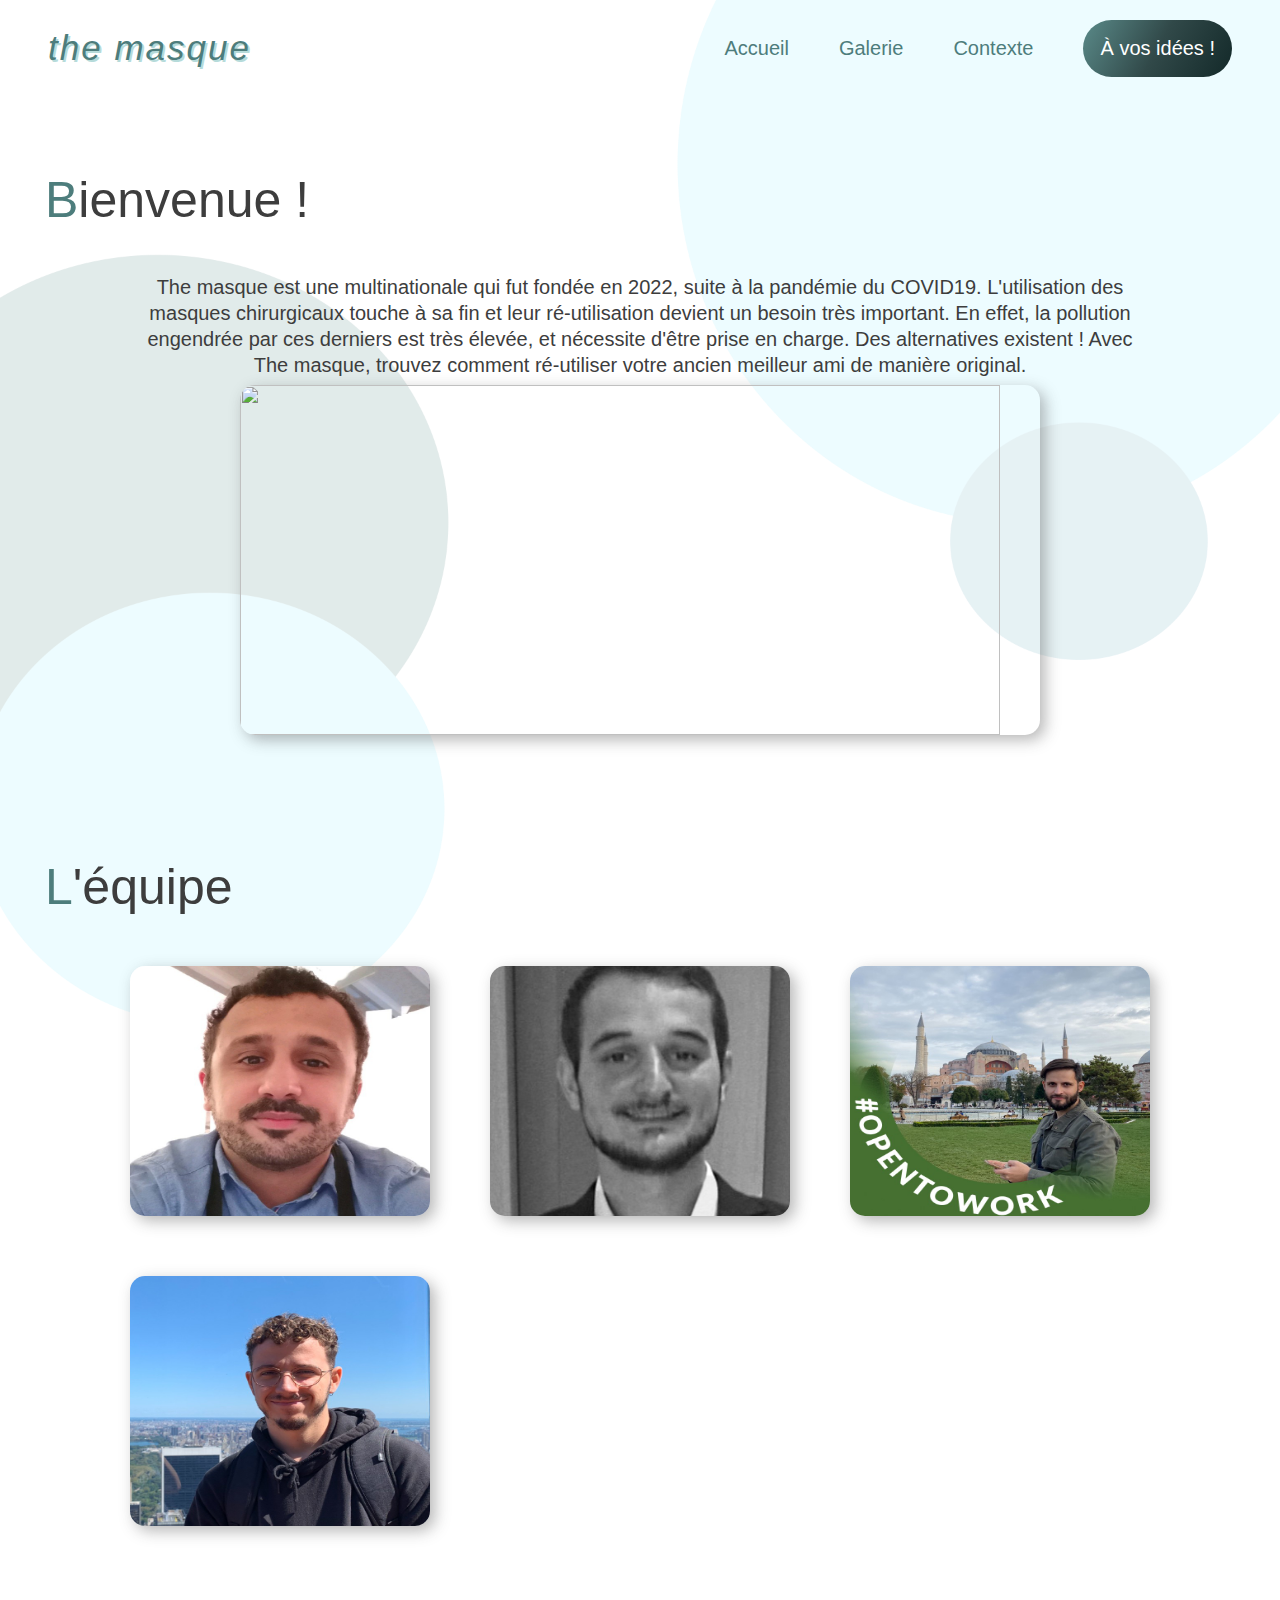
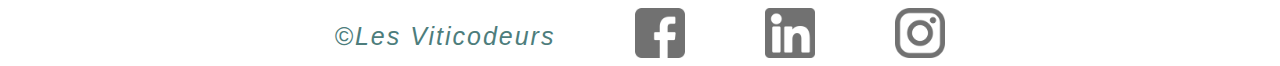
==== index.html @ 4b822a0d "Merge branch 'main' into form" ====
<!DOCTYPE html>
<html lang="fr">

<head>
    <meta charset="UTF-8">
    <meta http-equiv="X-UA-Compatible" content="IE=edge">
    <meta name="viewport" content="width=device-width, initial-scale=1.0">
    <title>The Masque</title>
    <link rel="stylesheet" media="screen" type="text/css" href="CSS/index.css">
</head>

<body>
    <section class="top-nav">
        <div class="titleNav">
            the <b>m</b>asque
        </div>
        <input id="menu-toggle" type="checkbox" />
        <label class='menu-button-container' for="menu-toggle">
            <div class='menu-button'></div>
        </label>
        <ul class="menu">
            <a href="index.html" class="link-list">
                <li>Accueil</li>
            </a>
            <a href="gallery.html" class="link-list">
                <li>Galerie</li>
            </a>
            <a href="rse.html" class="link-list">
                <li>Contexte</li>
            </a>
            <a href="form.html" class="link-list">
                <li><span class="idee">À vos idées !</span></li>
            </a>
        </ul>
    </section>
    <section class="bodywithoutnav">
    <h2><span style=color:#4D7D7C><b>B</b></span>ienvenue !</h2>
        <p>
            The masque est une multinationale qui fut fondée en 2022, suite à la pandémie du COVID19. L'utilisation des
            masques chirurgicaux touche à sa fin et leur ré-utilisation devient un besoin très important. En effet, la
            pollution engendrée par ces derniers est très élevée, et nécessite d'être prise en charge. Des alternatives
            existent ! Avec The masque, trouvez comment ré-utiliser votre ancien meilleur ami de manière original.
        </p>
        <div class="slider">
            <img name="slide">
        </div>

        <h3><span style=color:#4D7D7C><b>L</b></span>'équipe</h3>
        <div class="grille">
            <article id="3685" class="team-listing">

                <a class="team-title" href="#">
                    Marc </a>
                <div class="grid-item">
                    <img width="300" height="250" src="assets/marc.jpeg" alt="Marc">
                </div>
            </article>
            <article id="3685" class="team-listing">

                <a class="team-title" href="#">
                    Joffrey </a>
                <div class="grid-item">
                    <img width="300" height="250" src="assets/joffrey.jpeg" alt="Joffrey">
                </div>
            </article>
            <article id="3685" class="team-listing">

                <a class="team-title" href="#">
                    Aykut </a>

                <div class="grid-item">
                    <img width="300" height="250" src="assets/aykut.jpeg" alt="Aykut">
                </div>
            </article>
            <article id="3685" class="team-listing">

                <a class="team-title" href="#">
                    Théo </a>
                <div class="grid-item">
                    <img width="300" height="250" src="assets/theo.jpeg" alt="Théo">
                </div>
            </article>
        </div>
    </section>
    <section class="footer">
        <div class="auteur">
            ©Les Viticodeurs
        </div>
        <article id="facebook" class="logo-list">
                <a href="https://www.facebook.com" class="logo-img">
                    <img width="50" height="50" src="assets/facebook.png" alt="facebook" href="facebook.com">
                </a>
            </article>
            <article id="linkedin" class="logo-list">
                <a href="https://www.linkedin.com" class="logo-img">
                    <img width="50" height="50" src="assets/linkedin.png" alt="linkedin" href="twitter.com">
                </a>
            </article>
            <article id="insta" class="logo-list">
                <a href="https://www.instagram.com" class="logo-img">
                    <img width="50" height="50" src="assets/instagram.png" alt="instagram" href="instagram.com">
                </a>
            </article>
        </div>
        </section>
</body>

<script src="JS/cssslidy.js"></script>

</html>
---- CSS/index.css ----
@import 'navbar.css';
@import 'footer.css';

body {
  margin: auto;
  height: 100%;
  justify-content: center;
}

body::before {
  content: "";
  position: absolute;
  left: 0;
  width: 100%;
  z-index: -1;
  height: 122%;
  opacity: .15;
  background: url(/assets/BG.png);
  background-size: cover;
}

.bodywithoutnav {
  max-width: 1500px;
  justify-content: center;
  margin: auto;
  padding-top: 30px;
}

* {
  font-family: 'roboto', sans-serif;
  box-sizing: border-box;
}

h2 {
  vertical-align: center;
  text-align: left;
  margin: 45px;
  font-size: 50px;
  color: #3D3D3D;
  font-weight: lighter;
}

h3 {
  vertical-align: center;
  text-align: left;
  margin-top: 480px;
  margin-left: 45px;
  font-size: 50px;
  color: #3D3D3D;
  font-weight: lighter;
}

p {
  font-size: 20px;
  width: 80%;
  line-height: 26px;
  text-align: center;
  margin: auto;
  color: #3D3D3D;
}

.slider img {
  width: 95%;
  max-width: 800px;
  height: 350px;
  margin: 110px auto;
  position: absolute;
  top: 50%;
  left: 50%;
  transform: translate(-50%, -50%);
  border-radius: 15px;
  box-shadow: 5px 5px 15px #3d3d3d5f;
}

.grille {
  width: 100%;
  height: auto;
  margin: auto;
  display: grid;
  grid-template-columns: repeat(auto-fill, 300px);
  justify-content: center;
  grid-gap: 60px;
  padding-bottom: 80px;
  border-radius: 15px;
}

.grid-item {
  line-height: 0;
  overflow: hidden;
  border-radius: 15px;
  box-shadow: 5px 5px 15px #3d3d3d5f;
}

.grid-item img {
  border-radius: 15px;
  box-shadow: 5px 5px 15px #3d3d3d5f;
  filter: blur(0px);
  transition: filter 0.3s ease-in;
  transform: scale(1.1);
}

.team-listing {
  position: relative;
}


.team-title {
  font-size: 1.5em;
  font-weight: bold;
  text-decoration: none;
  z-index: 1;
  position: absolute;
  height: 100%;
  width: 100%;
  top: 0;
  left: 0;
  opacity: 0;
  transition: opacity .5s;
  border-radius: 15px;
  border-bottom: solid 6px #8AC1C0;
  border-right: solid 6px #8AC1C0;
  color: white;
  display: flex;
  align-items: center;
  justify-content: center;
}

.team-listing:hover .team-title {
  opacity: 1;
  border-radius: 15px;
}

.team-listing:hover .grid-item img {
  filter: blur(2px);
  border-radius: 15px;
}

@media (hover: none) { 
  .team-title {
    opacity: 1;
    border-radius: 15px;
  }
  .grid-item img {
    filter: blur(2px);
    border-radius: 15px;
  }
}
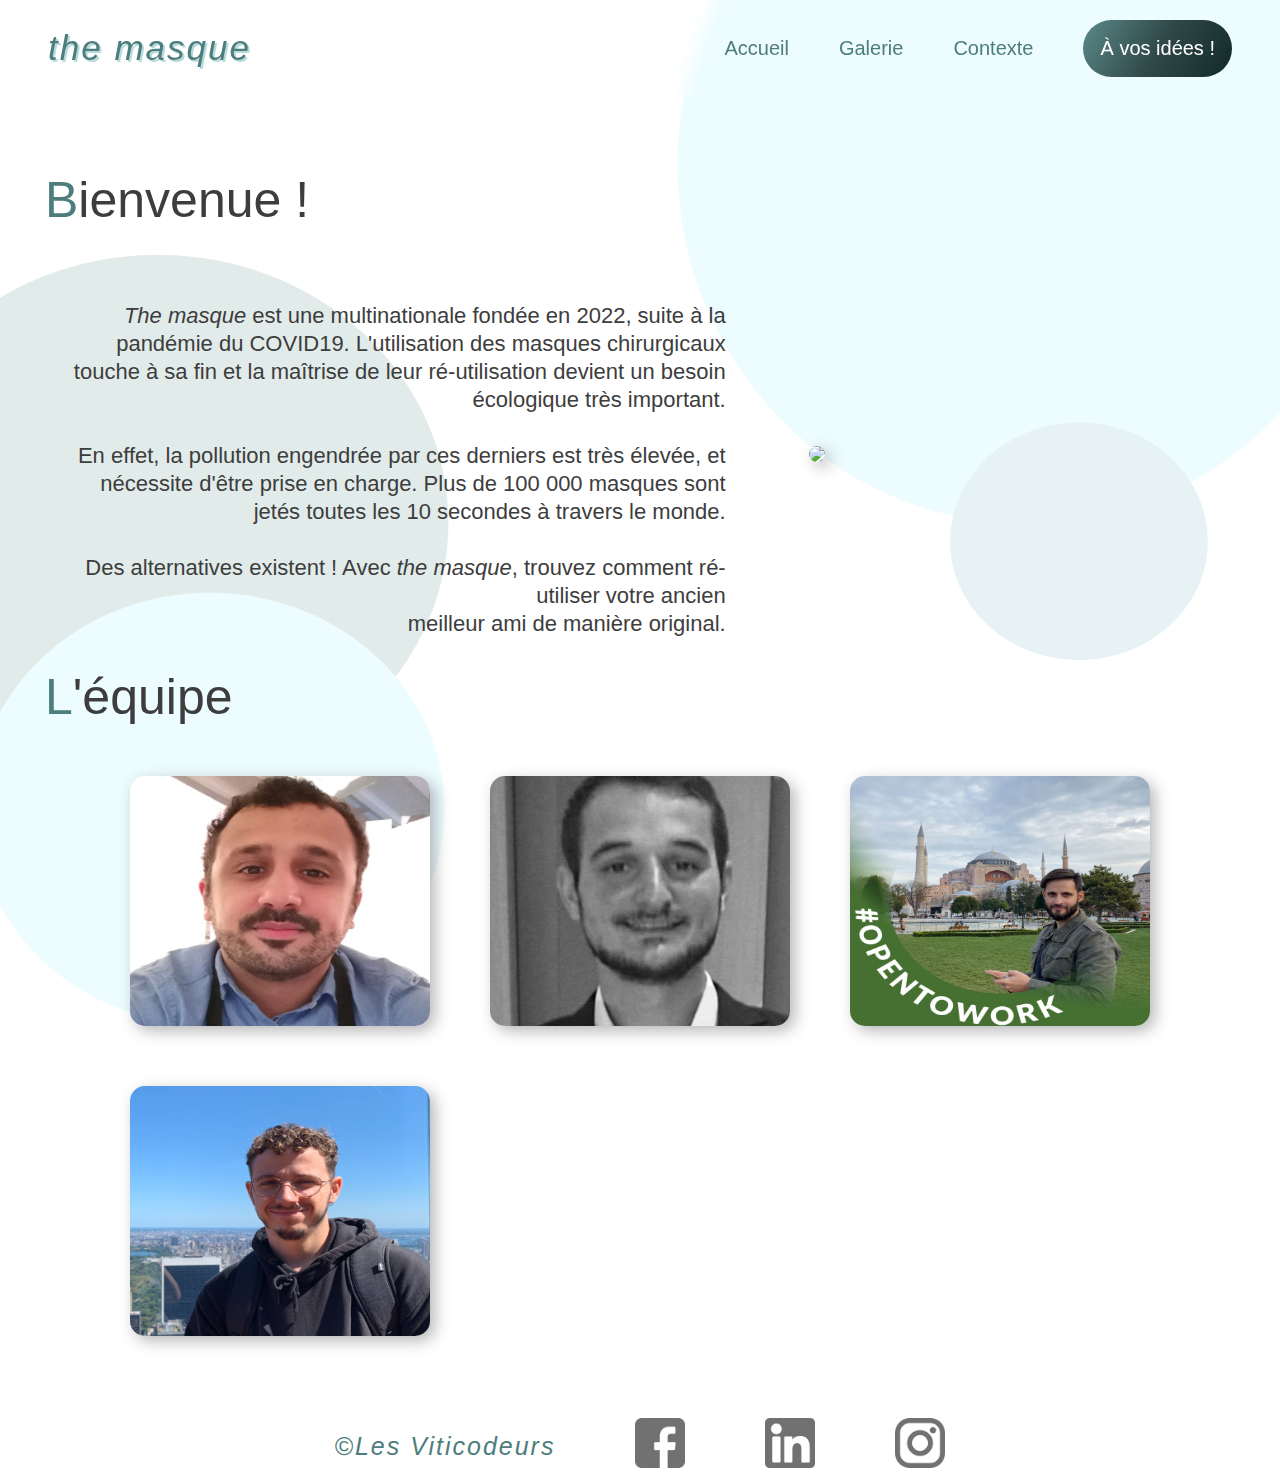
==== commit 8001537c: "changement nav et index" ====
--- a/index.html
+++ b/index.html
@@ -34,17 +34,20 @@
         </ul>
     </section>
     <section class="bodywithoutnav">
-    <h2><span style=color:#4D7D7C><b>B</b></span>ienvenue !</h2>
-        <p>
-            The masque est une multinationale qui fut fondée en 2022, suite à la pandémie du COVID19. L'utilisation des
-            masques chirurgicaux touche à sa fin et leur ré-utilisation devient un besoin très important. En effet, la
-            pollution engendrée par ces derniers est très élevée, et nécessite d'être prise en charge. Des alternatives
-            existent ! Avec The masque, trouvez comment ré-utiliser votre ancien meilleur ami de manière original.
-        </p>
-        <div class="slider">
-            <img name="slide">
+        <h2><span style=color:#4D7D7C><b>B</b></span>ienvenue !</h2>
+        <div class="box1">
+            <div class="paragraphe">
+                <p>
+                    <i>The <b>m</b>asque</i> est une multinationale fondée en 2022, suite à la pandémie du COVID19. L'utilisation des masques chirurgicaux touche à sa fin et la maîtrise de leur ré-utilisation devient un besoin écologique très important.<br>
+                    En effet, la pollution engendrée par ces derniers est très élevée, et nécessite d'être prise en charge. Plus de 100 000 masques sont jetés toutes les 10 secondes à travers le monde. 
+                    <br>Des alternatives existent ! Avec <i>the <b>m</b>asque</i>, trouvez comment ré-utiliser votre ancien
+                    meilleur ami de manière original.
+                </p>
+            </div>
+            <div class="slider">
+                <img name="slide">
+            </div>
         </div>
-
         <h3><span style=color:#4D7D7C><b>L</b></span>'équipe</h3>
         <div class="grille">
             <article id="3685" class="team-listing">
@@ -87,22 +90,22 @@
             ©Les Viticodeurs
         </div>
         <article id="facebook" class="logo-list">
-                <a href="https://www.facebook.com" class="logo-img">
-                    <img width="50" height="50" src="assets/facebook.png" alt="facebook" href="facebook.com">
-                </a>
-            </article>
-            <article id="linkedin" class="logo-list">
-                <a href="https://www.linkedin.com" class="logo-img">
-                    <img width="50" height="50" src="assets/linkedin.png" alt="linkedin" href="twitter.com">
-                </a>
-            </article>
-            <article id="insta" class="logo-list">
-                <a href="https://www.instagram.com" class="logo-img">
-                    <img width="50" height="50" src="assets/instagram.png" alt="instagram" href="instagram.com">
-                </a>
-            </article>
+            <a href="https://www.facebook.com" class="logo-img">
+                <img width="50" height="50" src="assets/facebook.png" alt="facebook" href="facebook.com">
+            </a>
+        </article>
+        <article id="linkedin" class="logo-list">
+            <a href="https://www.linkedin.com" class="logo-img">
+                <img width="50" height="50" src="assets/linkedin.png" alt="linkedin" href="twitter.com">
+            </a>
+        </article>
+        <article id="insta" class="logo-list">
+            <a href="https://www.instagram.com" class="logo-img">
+                <img width="50" height="50" src="assets/instagram.png" alt="instagram" href="instagram.com">
+            </a>
+        </article>
         </div>
-        </section>
+    </section>
 </body>
 
 <script src="JS/cssslidy.js"></script>
--- a/CSS/index.css
+++ b/CSS/index.css
@@ -43,7 +43,7 @@
 h3 {
   vertical-align: center;
   text-align: left;
-  margin-top: 480px;
+  margin-top: auto;
   margin-left: 45px;
   font-size: 50px;
   color: #3D3D3D;
@@ -51,29 +51,43 @@
 }
 
 p {
-  font-size: 20px;
-  width: 80%;
-  line-height: 26px;
-  text-align: center;
-  margin: auto;
+  font-size: 22px;
+  width: 90%;
+  line-height: 28px;
+  font-weight: lighter;
+  text-align: right;
+  justify-content: flex-start;
+  margin: auto 0px;
   color: #3D3D3D;
+  white-space:pre-line;
 }
 
-.slider img {
-  width: 95%;
-  max-width: 800px;
-  height: 350px;
-  margin: 110px auto;
-  position: absolute;
-  top: 50%;
-  left: 50%;
-  transform: translate(-50%, -50%);
-  border-radius: 15px;
+.box1 {
+  position: relative;
+  width: 90%;
+  display: flex;
+  margin: 30px auto;
+  justify-content: space-between;
+  align-items: center;
+}
+
+.box1 .slider {
+  position: relative;
+  max-width: 450px;
+  margin: 10px;
+  height: 100%;
+  width: 100%;
+  border-radius: 20px;
+}
+
+.box1 .slider img {
+  width: 400px;
+  border-radius: 20px;
   box-shadow: 5px 5px 15px #3d3d3d5f;
 }
 
 .grille {
-  width: 100%;
+  width: 95%;
   height: auto;
   margin: auto;
   display: grid;
@@ -117,8 +131,6 @@
   opacity: 0;
   transition: opacity .5s;
   border-radius: 15px;
-  border-bottom: solid 6px #8AC1C0;
-  border-right: solid 6px #8AC1C0;
   color: white;
   display: flex;
   align-items: center;
@@ -144,4 +156,38 @@
     filter: blur(2px);
     border-radius: 15px;
   }
+}
+
+@media (max-width: 800px) {
+
+  .box1 {
+    display: block;
+    margin: auto;
+    width: 100%;
+  }
+  
+  .box1 .slider{
+    align-items: center;
+    margin: 50px 85px;
+    padding: 0;
+  }
+
+  .box1 .slider img {
+    width: 600px;
+    margin: auto;
+    border-radius: 20px;
+    box-shadow: 5px 5px 15px #3d3d3d5f;
+  }
+
+  p {
+    font-size: 24px;
+    width: 80%;
+    line-height: 30px;
+    font-weight: lighter;
+    text-align: center;
+    justify-content: flex-start;
+    margin: auto;
+    color: #3D3D3D;
+  }
+  
 }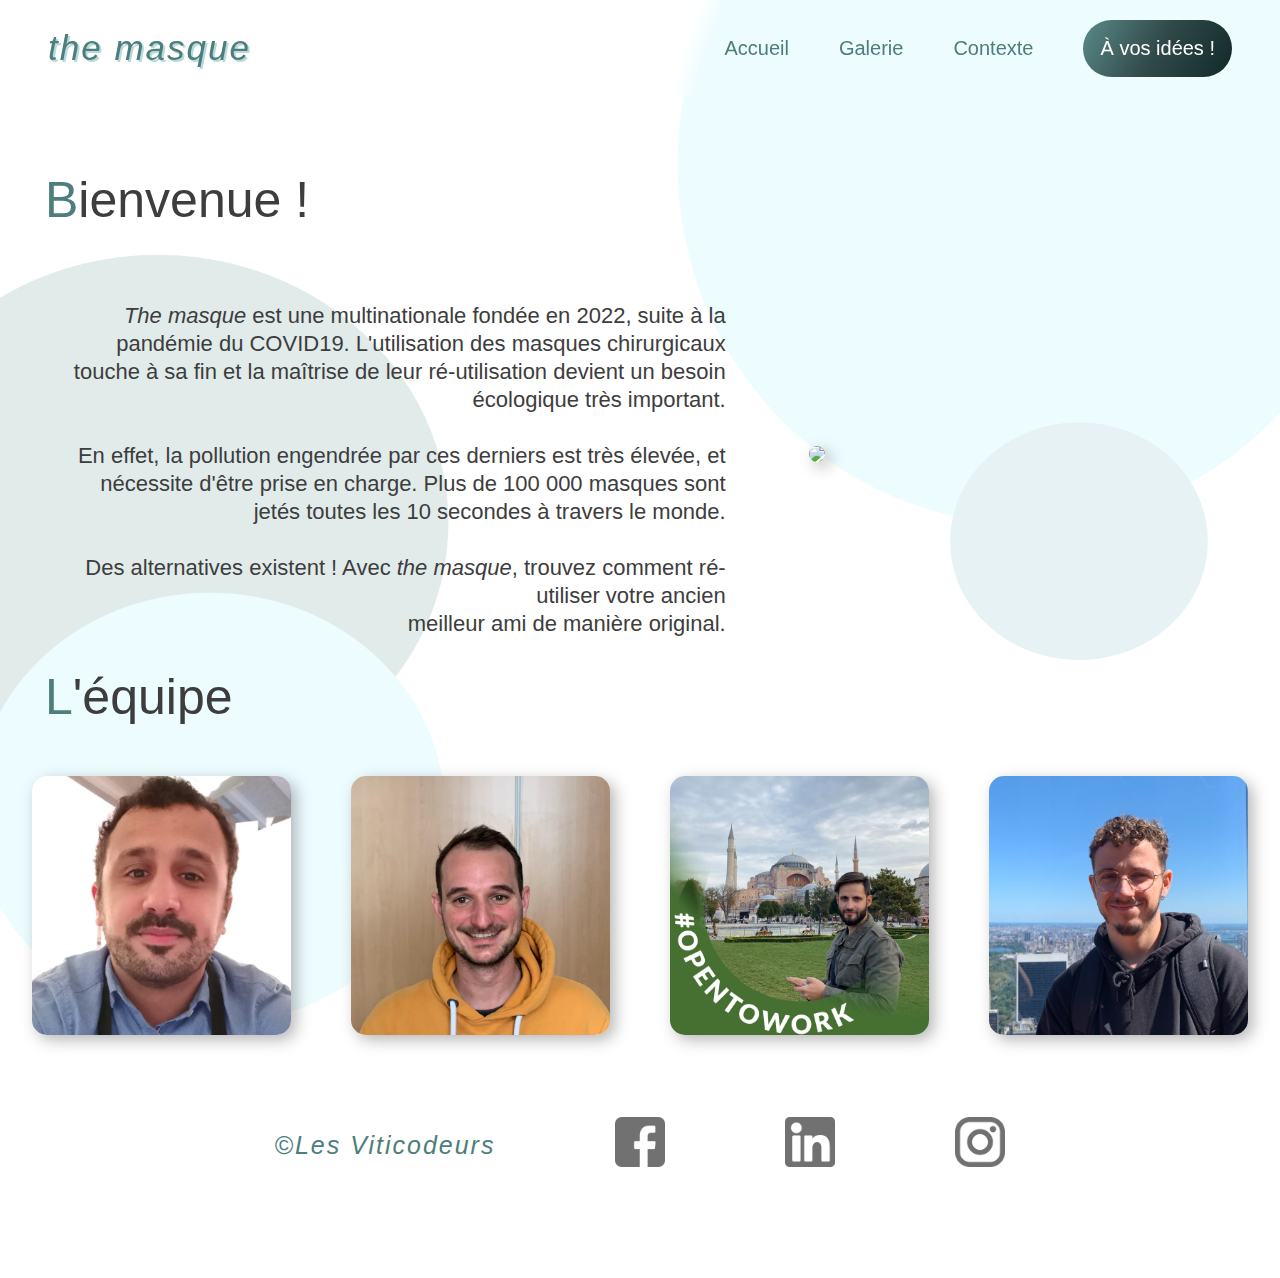
==== commit 9a05bfad: "wip" ====
--- a/index.html
+++ b/index.html
@@ -5,7 +5,7 @@
     <meta charset="UTF-8">
     <meta http-equiv="X-UA-Compatible" content="IE=edge">
     <meta name="viewport" content="width=device-width, initial-scale=1.0">
-    <title>The Masque</title>
+    <title>The Masques</title>
     <link rel="stylesheet" media="screen" type="text/css" href="CSS/index.css">
 </head>
 
@@ -52,35 +52,35 @@
         <div class="grille">
             <article id="3685" class="team-listing">
 
-                <a class="team-title" href="#">
+                <a class="team-title" href="https://www.linkedin.com/in/marc-hazime-92229272/">
                     Marc </a>
                 <div class="grid-item">
-                    <img width="300" height="250" src="assets/marc.jpeg" alt="Marc">
+                    <img width="100%" height="100%" src="assets/marc.jpeg" alt="Marc">
                 </div>
             </article>
             <article id="3685" class="team-listing">
 
-                <a class="team-title" href="#">
+                <a class="team-title" href="https://www.linkedin.com/in/joffrey-chevalier-0b986281/">
                     Joffrey </a>
                 <div class="grid-item">
-                    <img width="300" height="250" src="assets/joffrey.jpeg" alt="Joffrey">
+                    <img width="100%" height="100%" src="assets/joffrey.jpeg" alt="Joffrey">
                 </div>
             </article>
             <article id="3685" class="team-listing">
 
-                <a class="team-title" href="#">
+                <a class="team-title" href="https://www.linkedin.com/in/aykut-gundogdu-316017234/">
                     Aykut </a>
 
                 <div class="grid-item">
-                    <img width="300" height="250" src="assets/aykut.jpeg" alt="Aykut">
+                    <img width="100%" height="100%" src="assets/aykut.jpeg" alt="Aykut">
                 </div>
             </article>
             <article id="3685" class="team-listing">
 
-                <a class="team-title" href="#">
+                <a class="team-title" href="https://www.linkedin.com/in/theo-micaletti/">
                     Théo </a>
                 <div class="grid-item">
-                    <img width="300" height="250" src="assets/theo.jpeg" alt="Théo">
+                    <img width="100%" height="100%" src="assets/theo.jpeg" alt="Théo">
                 </div>
             </article>
         </div>
@@ -110,4 +110,4 @@
 
 <script src="JS/cssslidy.js"></script>
 
-</html>+</html>
--- a/CSS/index.css
+++ b/CSS/index.css
@@ -13,7 +13,7 @@
   left: 0;
   width: 100%;
   z-index: -1;
-  height: 122%;
+  height: 142%;
   opacity: .15;
   background: url(/assets/BG.png);
   background-size: cover;
@@ -88,10 +88,11 @@
 
 .grille {
   width: 95%;
+  max-width: 1300px;
   height: auto;
   margin: auto;
   display: grid;
-  grid-template-columns: repeat(auto-fill, 300px);
+  grid-template-columns: 1fr 1fr 1fr 1fr;
   justify-content: center;
   grid-gap: 60px;
   padding-bottom: 80px;
@@ -148,6 +149,7 @@
 }
 
 @media (hover: none) { 
+
   .team-title {
     opacity: 1;
     border-radius: 15px;
@@ -158,7 +160,19 @@
   }
 }
 
-@media (max-width: 800px) {
+@media (max-width: 850px) {
+
+  .grille {
+    width: 85%;
+    height: auto;
+    margin: auto;
+    display: grid;
+    grid-template-columns: 1fr 1fr;
+    justify-content: center;
+    grid-gap: 30px;
+    padding-bottom: 80px;
+    border-radius: 15px;
+  }
 
   .box1 {
     display: block;
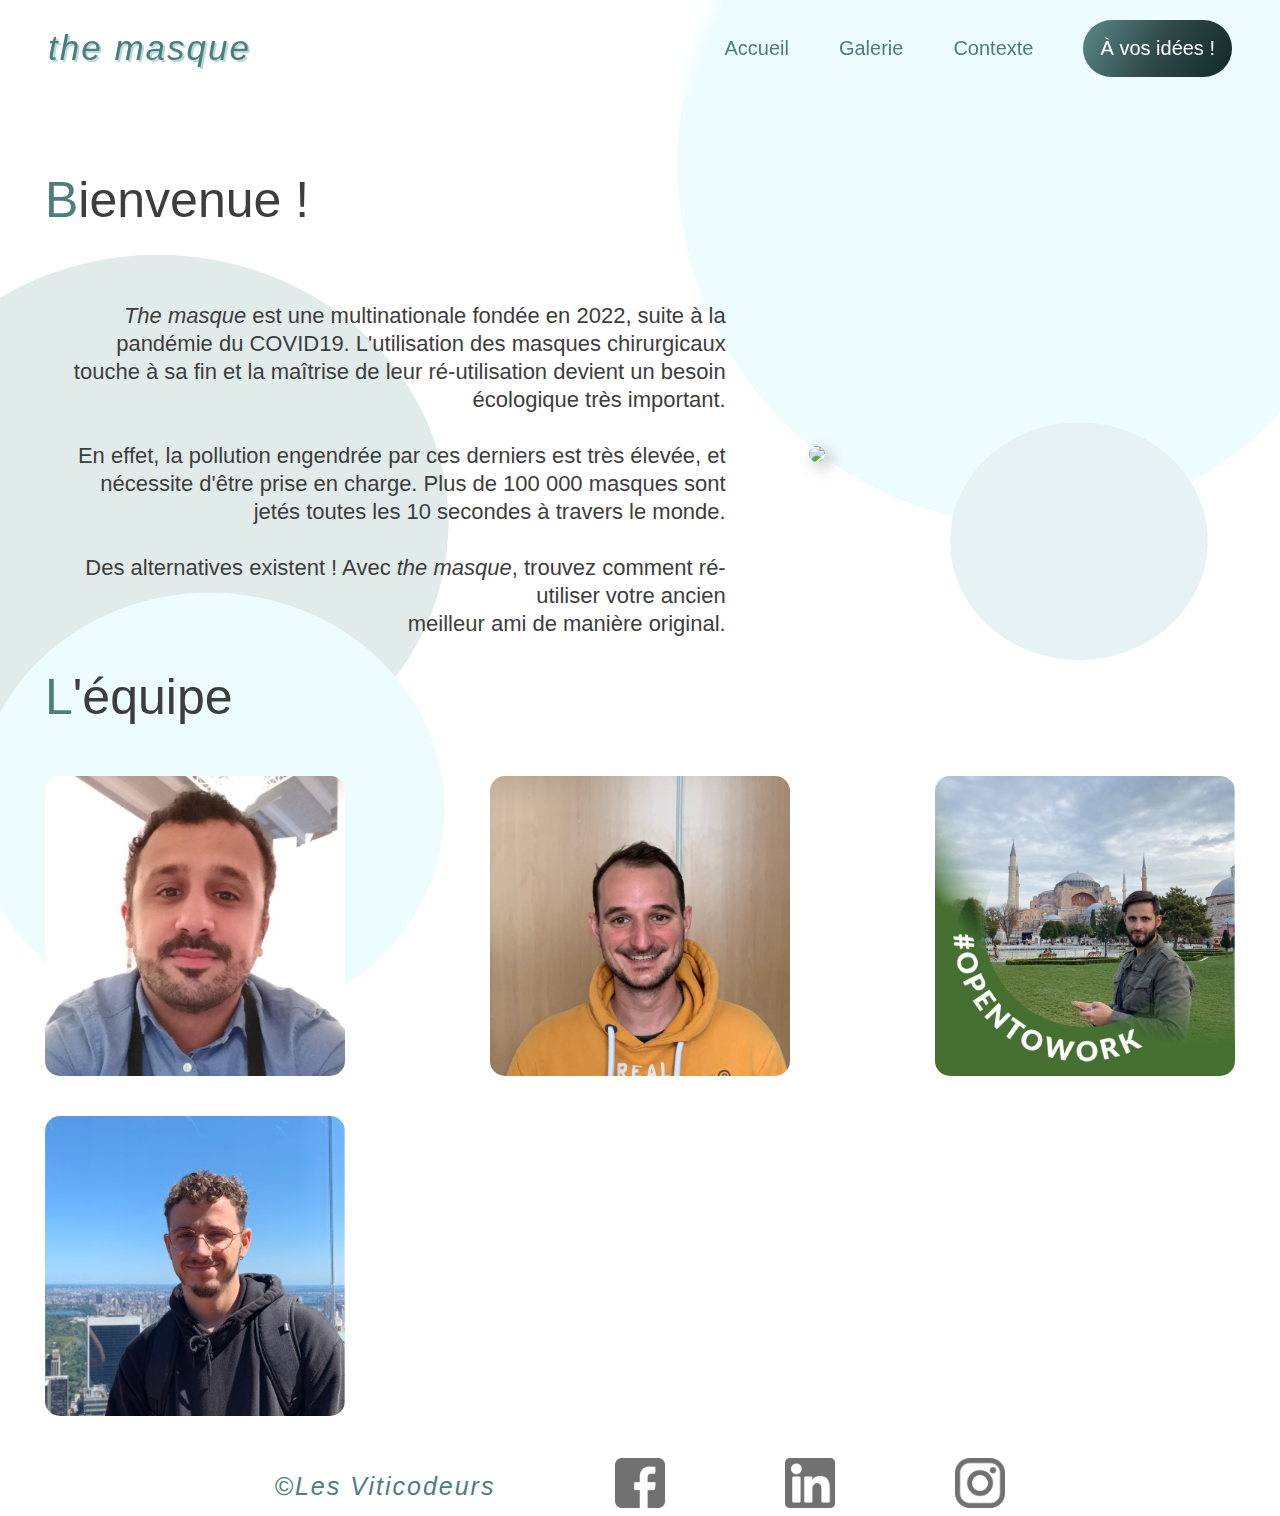
==== commit 14d89fa2: "sensei feat" ====
--- a/index.html
+++ b/index.html
@@ -49,39 +49,34 @@
             </div>
         </div>
         <h3><span style=color:#4D7D7C><b>L</b></span>'équipe</h3>
-        <div class="grille">
-            <article id="3685" class="team-listing">
+        
+        <div class="team-list">
+            <article>
+                <a class="team-title" href="https://www.linkedin.com/in/marc-hazime-92229272/">
+                    <span>Marc</span>
+                    <img src="assets/marc.jpeg" alt="Marc">
+                </a>
+            </article>
 
-                <a class="team-title" href="https://www.linkedin.com/in/marc-hazime-92229272/">
-                    Marc </a>
-                <div class="grid-item">
-                    <img width="100%" height="100%" src="assets/marc.jpeg" alt="Marc">
-                </div>
+            <article>
+                <a class="team-title" href="https://www.linkedin.com/in/joffrey-chevalier-0b986281">
+                    <span>Joffrey</span>
+                    <img src="assets/joffrey.jpeg" alt="Joffrey">
+                </a>
             </article>
-            <article id="3685" class="team-listing">
 
-                <a class="team-title" href="https://www.linkedin.com/in/joffrey-chevalier-0b986281/">
-                    Joffrey </a>
-                <div class="grid-item">
-                    <img width="100%" height="100%" src="assets/joffrey.jpeg" alt="Joffrey">
-                </div>
+            <article>
+                <a class="team-title" href="https://www.linkedin.com/in/aykut-gundogdu-316017234/">
+                    <span>Aykut</span>
+                    <img src="assets/aykut.jpeg" alt="Aykut">
+                </a>
             </article>
-            <article id="3685" class="team-listing">
 
-                <a class="team-title" href="https://www.linkedin.com/in/aykut-gundogdu-316017234/">
-                    Aykut </a>
-
-                <div class="grid-item">
-                    <img width="100%" height="100%" src="assets/aykut.jpeg" alt="Aykut">
-                </div>
-            </article>
-            <article id="3685" class="team-listing">
-
+            <article>
                 <a class="team-title" href="https://www.linkedin.com/in/theo-micaletti/">
-                    Théo </a>
-                <div class="grid-item">
-                    <img width="100%" height="100%" src="assets/theo.jpeg" alt="Théo">
-                </div>
+                    <span>Théo</span>
+                    <img src="assets/theo.jpeg" alt="Théo">
+                </a>
             </article>
         </div>
     </section>
--- a/CSS/index.css
+++ b/CSS/index.css
@@ -1,5 +1,5 @@
-@import 'navbar.css';
-@import 'footer.css';
+@import "navbar.css";
+@import "footer.css";
 
 body {
   margin: auto;
@@ -14,7 +14,7 @@
   width: 100%;
   z-index: -1;
   height: 142%;
-  opacity: .15;
+  opacity: 0.15;
   background: url(/assets/BG.png);
   background-size: cover;
 }
@@ -27,7 +27,7 @@
 }
 
 * {
-  font-family: 'roboto', sans-serif;
+  font-family: "roboto", sans-serif;
   box-sizing: border-box;
 }
 
@@ -36,7 +36,7 @@
   text-align: left;
   margin: 45px;
   font-size: 50px;
-  color: #3D3D3D;
+  color: #3d3d3d;
   font-weight: lighter;
 }
 
@@ -46,7 +46,7 @@
   margin-top: auto;
   margin-left: 45px;
   font-size: 50px;
-  color: #3D3D3D;
+  color: #3d3d3d;
   font-weight: lighter;
 }
 
@@ -58,12 +58,11 @@
   text-align: right;
   justify-content: flex-start;
   margin: auto 0px;
-  color: #3D3D3D;
-  white-space:pre-line;
+  color: #3d3d3d;
+  white-space: pre-line;
 }
 
 .box1 {
-  position: relative;
   width: 90%;
   display: flex;
   margin: 30px auto;
@@ -72,7 +71,6 @@
 }
 
 .box1 .slider {
-  position: relative;
   max-width: 450px;
   margin: 10px;
   height: 100%;
@@ -114,73 +112,68 @@
   transform: scale(1.1);
 }
 
-.team-listing {
-  position: relative;
+.team-list {
+  display: flex;
+  flex-wrap: wrap;
+  align-items: center;
+  justify-content: space-between;
+  padding: 0 45px;
 }
 
-
-.team-title {
-  font-size: 1.5em;
-  font-weight: bold;
-  text-decoration: none;
-  z-index: 1;
-  position: absolute;
-  height: 100%;
-  width: 100%;
-  top: 0;
-  left: 0;
-  opacity: 0;
-  transition: opacity .5s;
-  border-radius: 15px;
-  color: white;
-  display: flex;
-  align-items: center;
-  justify-content: center;
+.team-list article {
+  margin-bottom: 40px;
 }
 
-.team-listing:hover .team-title {
-  opacity: 1;
-  border-radius: 15px;
+.team-list a {
+  position: relative;
+  display: block;
+  width: 300px;
+  height: 300px;
+  color: white;
+  font-size: 2rem;
+  text-decoration: none;
+  font-weight: bold;
+  transition: all;
 }
 
-.team-listing:hover .grid-item img {
-  filter: blur(2px);
+.team-list span {
+  display: flex;
+  justify-content: center;
+  align-items: center;
+  position: absolute;
   border-radius: 15px;
+  width: 100%;
+  height: 100%;
+  background-color: #4d7d7c55;
+  opacity: 0;
+  z-index: 999;
+  transition: all 0.5s;
 }
 
-@media (hover: none) { 
+.team-list a:hover span {
+  opacity: 1;
+  transition: all 0.5s;
+}
 
-  .team-title {
-    opacity: 1;
-    border-radius: 15px;
-  }
-  .grid-item img {
-    filter: blur(2px);
-    border-radius: 15px;
-  }
+.team-list img {
+  border-radius: 15px;
+  width: 100%;
+  height: 100%;
+}
+
+.team-list a:hover img {
+  filter: blur(2px);
+  transition: all 0.5s;
 }
 
 @media (max-width: 850px) {
-
-  .grille {
-    width: 85%;
-    height: auto;
-    margin: auto;
-    display: grid;
-    grid-template-columns: 1fr 1fr;
-    justify-content: center;
-    grid-gap: 30px;
-    padding-bottom: 80px;
-    border-radius: 15px;
-  }
-
   .box1 {
     display: block;
     margin: auto;
     width: 100%;
   }
-  
-  .box1 .slider{
+
+  .box1 .slider {
     align-items: center;
     margin: 50px 85px;
     padding: 0;
@@ -201,7 +194,6 @@
     text-align: center;
     justify-content: flex-start;
     margin: auto;
-    color: #3D3D3D;
+    color: #3d3d3d;
   }
-  
-}+}
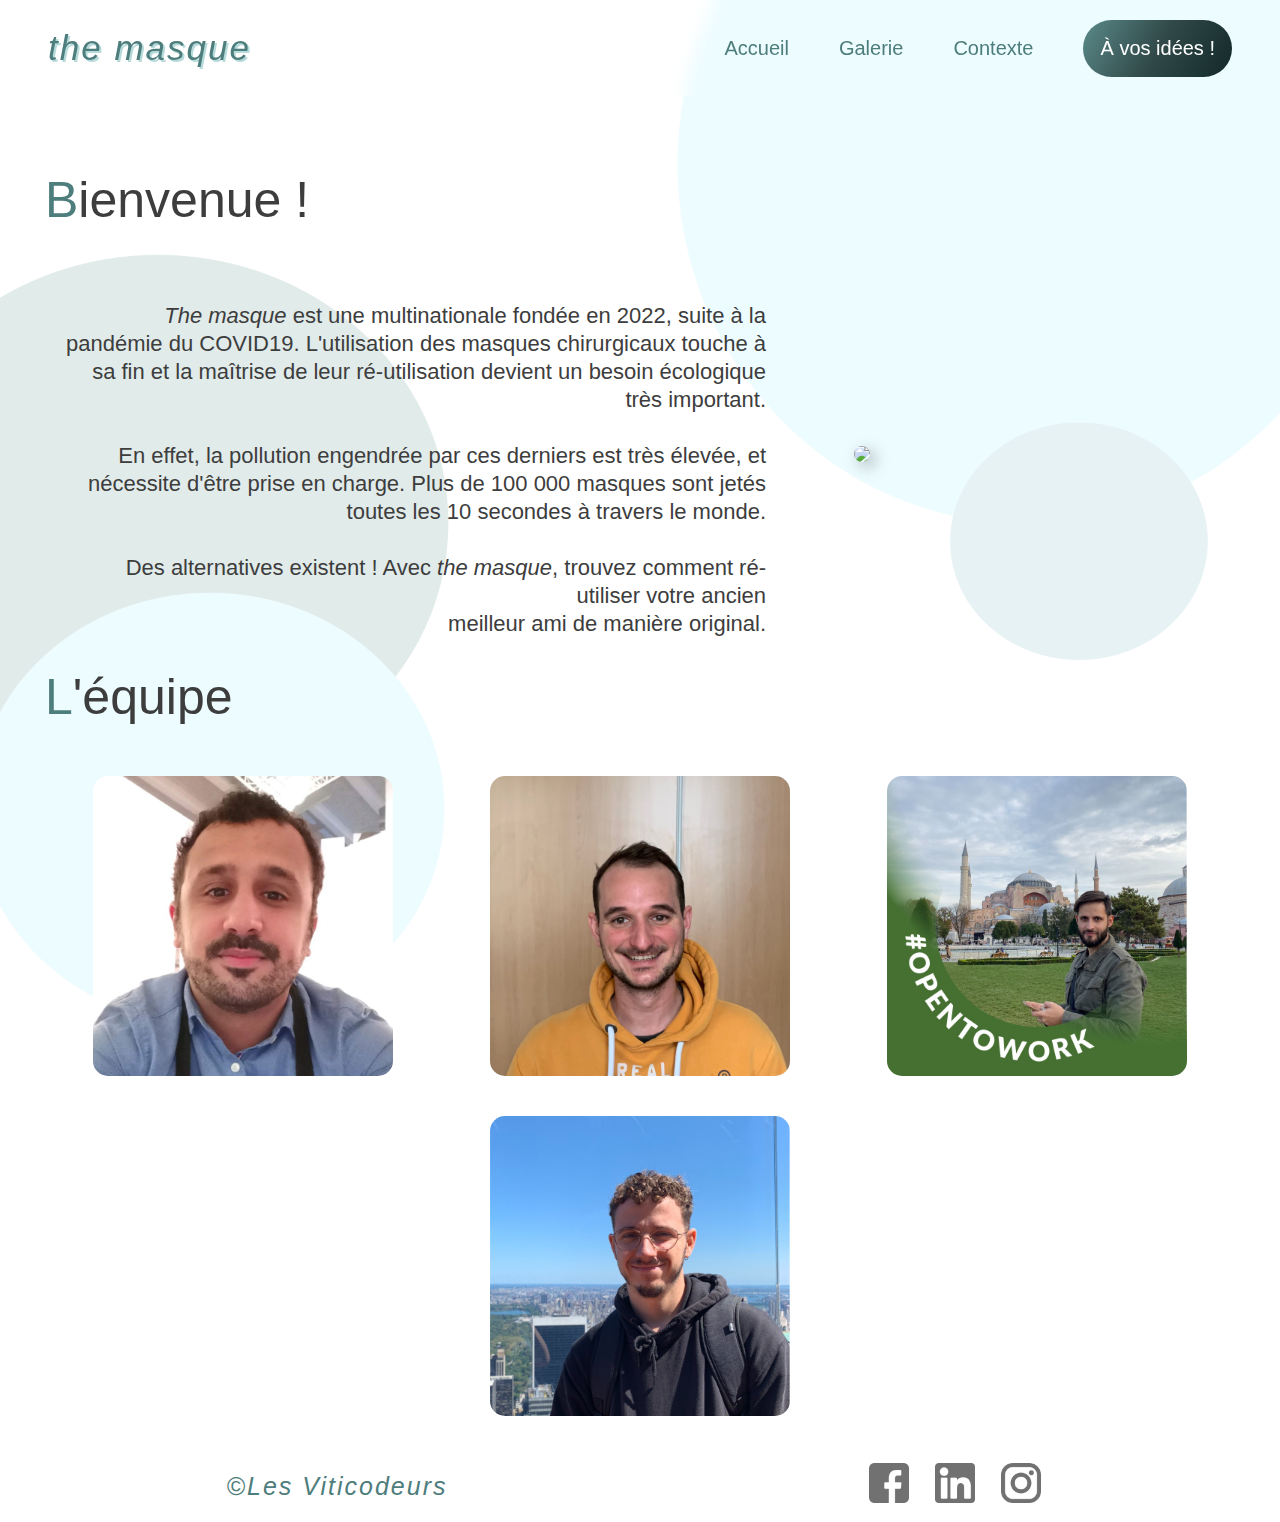
==== commit 6314a91e: "MAJ Footer et image index.html + JS RSE compteur avec virgule et image d'arriere plan" ====
--- a/index.html
+++ b/index.html
@@ -80,27 +80,31 @@
             </article>
         </div>
     </section>
-    <section class="footer">
+    <footer class="footer">
         <div class="auteur">
             ©Les Viticodeurs
         </div>
-        <article id="facebook" class="logo-list">
-            <a href="https://www.facebook.com" class="logo-img">
-                <img width="50" height="50" src="assets/facebook.png" alt="facebook" href="facebook.com">
-            </a>
-        </article>
-        <article id="linkedin" class="logo-list">
-            <a href="https://www.linkedin.com" class="logo-img">
-                <img width="50" height="50" src="assets/linkedin.png" alt="linkedin" href="twitter.com">
-            </a>
-        </article>
-        <article id="insta" class="logo-list">
-            <a href="https://www.instagram.com" class="logo-img">
-                <img width="50" height="50" src="assets/instagram.png" alt="instagram" href="instagram.com">
-            </a>
-        </article>
+        <div class="logo">
+            <article id="fb" class="logo-list">
+                <a href="https://www.facebook.com" class="logo-img">
+                    <img width="40" height="40" src="assets/facebook.png"
+                        alt="facebook" href="facebook.com">
+                </a>
+            </article>
+            <article id="linkedin" class="logo-list">
+                <a href="https://www.twitter.com" class="logo-img">
+                    <img width="40" height="40" src="assets/linkedin.png"
+                        alt="linkedin" href="twitter.com">
+                </a>
+            </article>
+            <article id="insta" class="logo-list">
+                <a href="https://www.instagram.com" class="logo-img">
+                    <img width="40" height="40" src="assets/instagram.png"
+                        alt="instagram" href="instagram.com">
+                </a>
+            </article>
         </div>
-    </section>
+    </footer>
 </body>
 
 <script src="JS/cssslidy.js"></script>
--- a/CSS/index.css
+++ b/CSS/index.css
@@ -15,7 +15,7 @@
   z-index: -1;
   height: 142%;
   opacity: 0.15;
-  background: url(/assets/BG.png);
+  background: url(../assets/BG.png);
   background-size: cover;
 }
 
@@ -71,9 +71,8 @@
 }
 
 .box1 .slider {
-  max-width: 450px;
+  max-width: 22rem;
   margin: 10px;
-  height: 100%;
   width: 100%;
   border-radius: 20px;
 }
@@ -116,7 +115,7 @@
   display: flex;
   flex-wrap: wrap;
   align-items: center;
-  justify-content: space-between;
+  justify-content: space-around;
   padding: 0 45px;
 }
 
@@ -127,8 +126,8 @@
 .team-list a {
   position: relative;
   display: block;
-  width: 300px;
-  height: 300px;
+  max-width: 300px;
+  max-height: 300px;
   color: white;
   font-size: 2rem;
   text-decoration: none;
@@ -168,22 +167,21 @@
 
 @media (max-width: 850px) {
   .box1 {
-    display: block;
+    display: flex;
     margin: auto;
     width: 100%;
+    flex-direction: column;
   }
 
   .box1 .slider {
     align-items: center;
-    margin: 50px 85px;
+    margin: 1rem;
     padding: 0;
   }
 
   .box1 .slider img {
-    width: 600px;
-    margin: auto;
-    border-radius: 20px;
-    box-shadow: 5px 5px 15px #3d3d3d5f;
+    width: 100%;
+    margin: 0;
   }
 
   p {
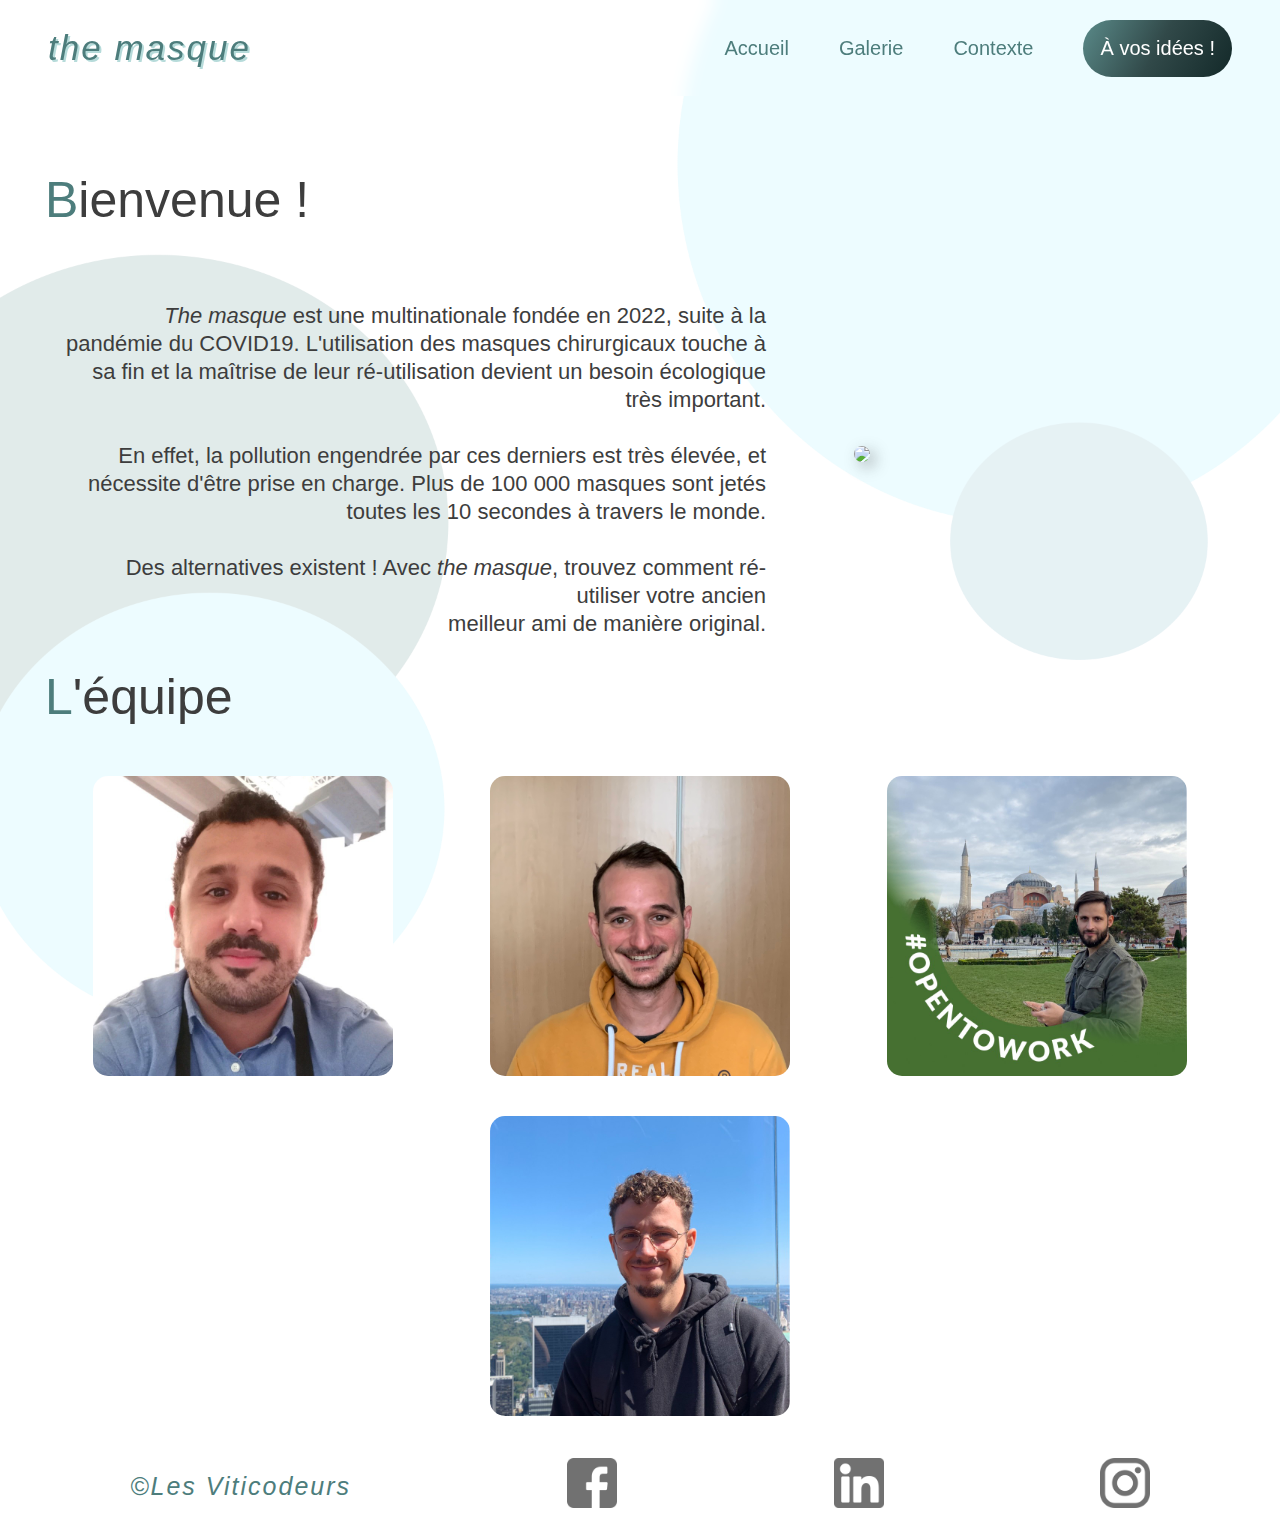
==== commit 02453fdb: "target" ====
--- a/index.html
+++ b/index.html
@@ -52,59 +52,55 @@
         
         <div class="team-list">
             <article>
-                <a class="team-title" href="https://www.linkedin.com/in/marc-hazime-92229272/">
+                <a class="team-title" href="https://www.linkedin.com/in/marc-hazime-92229272/" target="_blank">
                     <span>Marc</span>
                     <img src="assets/marc.jpeg" alt="Marc">
                 </a>
             </article>
 
             <article>
-                <a class="team-title" href="https://www.linkedin.com/in/joffrey-chevalier-0b986281">
+                <a class="team-title" href="https://www.linkedin.com/in/joffrey-chevalier-0b986281" target="_blank">
                     <span>Joffrey</span>
                     <img src="assets/joffrey.jpeg" alt="Joffrey">
                 </a>
             </article>
 
             <article>
-                <a class="team-title" href="https://www.linkedin.com/in/aykut-gundogdu-316017234/">
+                <a class="team-title" href="https://www.linkedin.com/in/aykut-gundogdu-316017234/" target="_blank">
                     <span>Aykut</span>
                     <img src="assets/aykut.jpeg" alt="Aykut">
                 </a>
             </article>
 
             <article>
-                <a class="team-title" href="https://www.linkedin.com/in/theo-micaletti/">
+                <a class="team-title" href="https://www.linkedin.com/in/theo-micaletti/" target="_blank">
                     <span>Théo</span>
                     <img src="assets/theo.jpeg" alt="Théo">
                 </a>
             </article>
         </div>
     </section>
-    <footer class="footer">
+    <section class="footer">
         <div class="auteur">
             ©Les Viticodeurs
         </div>
-        <div class="logo">
-            <article id="fb" class="logo-list">
-                <a href="https://www.facebook.com" class="logo-img">
-                    <img width="40" height="40" src="assets/facebook.png"
-                        alt="facebook" href="facebook.com">
-                </a>
-            </article>
-            <article id="linkedin" class="logo-list">
-                <a href="https://www.twitter.com" class="logo-img">
-                    <img width="40" height="40" src="assets/linkedin.png"
-                        alt="linkedin" href="twitter.com">
-                </a>
-            </article>
-            <article id="insta" class="logo-list">
-                <a href="https://www.instagram.com" class="logo-img">
-                    <img width="40" height="40" src="assets/instagram.png"
-                        alt="instagram" href="instagram.com">
-                </a>
-            </article>
+        <article id="facebook" class="logo-list">
+            <a href="https://www.facebook.com" class="logo-img">
+                <img width="50" height="50" src="assets/facebook.png" alt="facebook" href="facebook.com">
+            </a>
+        </article>
+        <article id="linkedin" class="logo-list">
+            <a href="https://www.linkedin.com" class="logo-img">
+                <img width="50" height="50" src="assets/linkedin.png" alt="linkedin" href="twitter.com">
+            </a>
+        </article>
+        <article id="insta" class="logo-list">
+            <a href="https://www.instagram.com" class="logo-img">
+                <img width="50" height="50" src="assets/instagram.png" alt="instagram" href="instagram.com">
+            </a>
+        </article>
         </div>
-    </footer>
+    </section>
 </body>
 
 <script src="JS/cssslidy.js"></script>
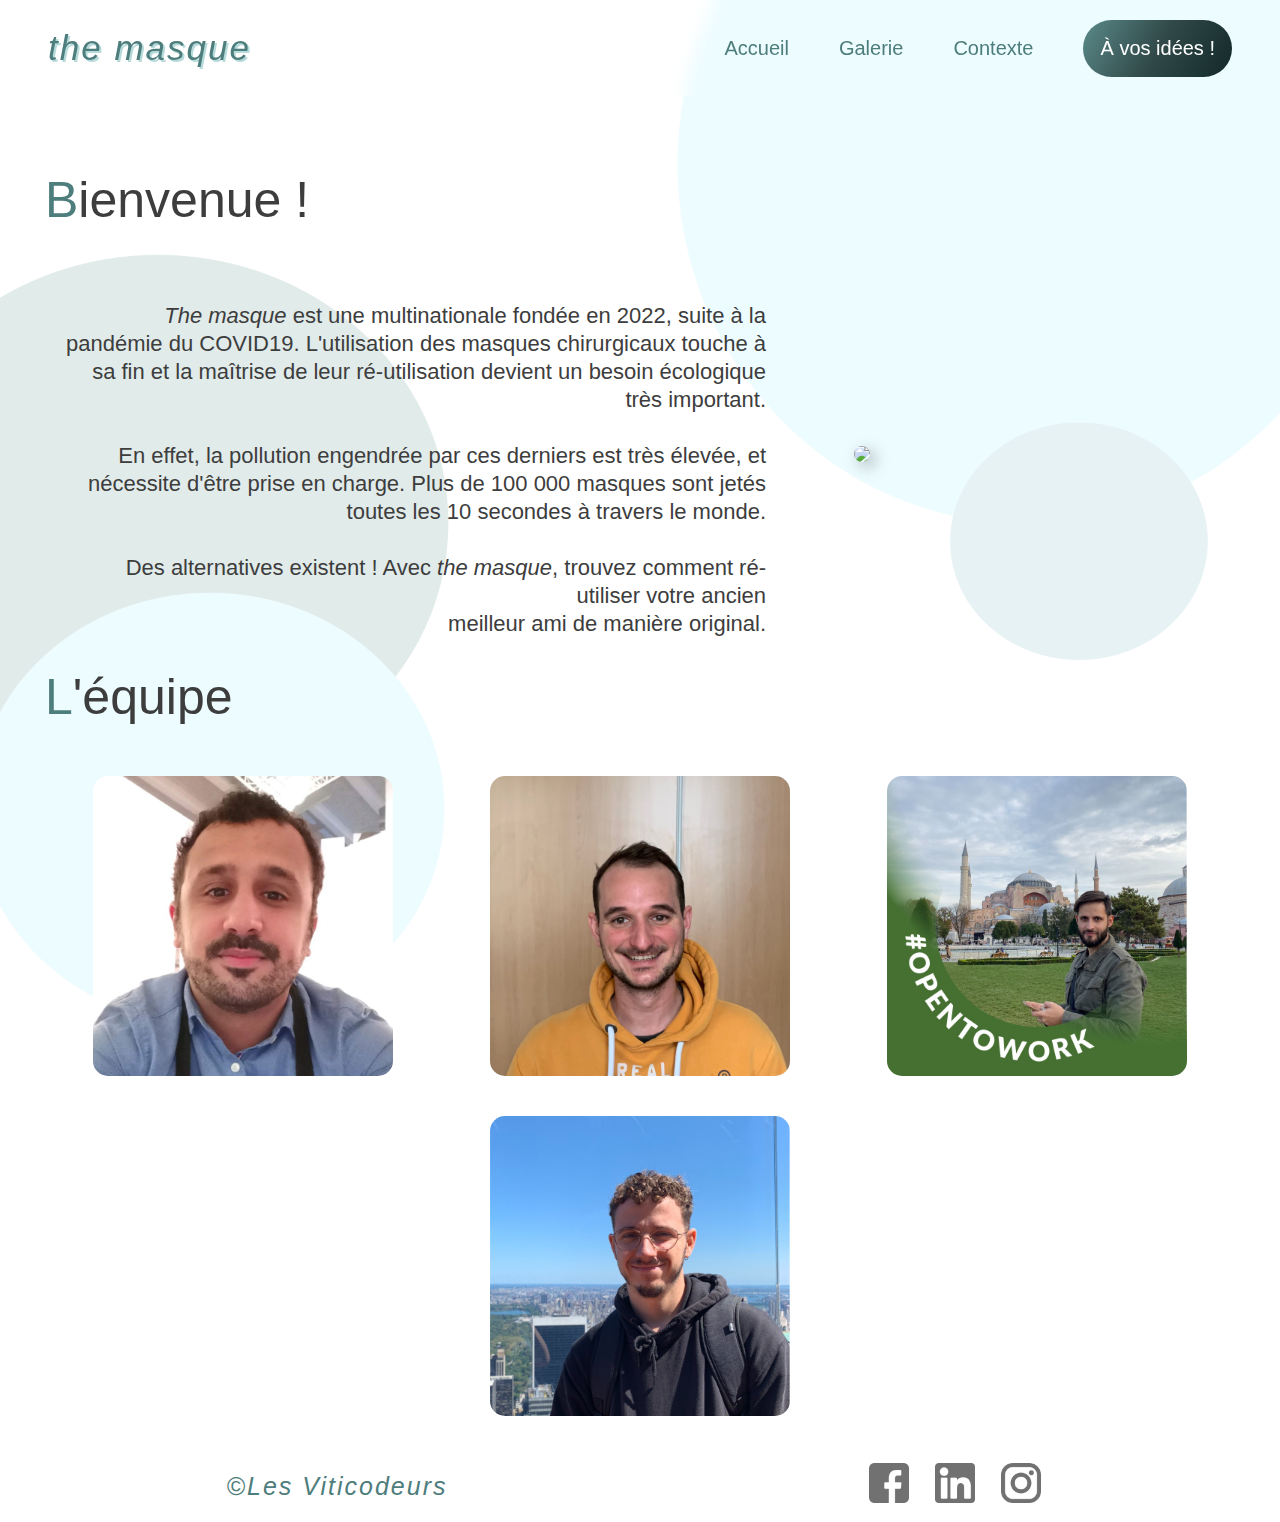
==== commit 0ea2424b: "Merge pull request #44 from JoffreyChevalier/target" ====
--- a/index.html
+++ b/index.html
@@ -80,27 +80,31 @@
             </article>
         </div>
     </section>
-    <section class="footer">
+    <footer class="footer">
         <div class="auteur">
             ©Les Viticodeurs
         </div>
-        <article id="facebook" class="logo-list">
-            <a href="https://www.facebook.com" class="logo-img">
-                <img width="50" height="50" src="assets/facebook.png" alt="facebook" href="facebook.com">
-            </a>
-        </article>
-        <article id="linkedin" class="logo-list">
-            <a href="https://www.linkedin.com" class="logo-img">
-                <img width="50" height="50" src="assets/linkedin.png" alt="linkedin" href="twitter.com">
-            </a>
-        </article>
-        <article id="insta" class="logo-list">
-            <a href="https://www.instagram.com" class="logo-img">
-                <img width="50" height="50" src="assets/instagram.png" alt="instagram" href="instagram.com">
-            </a>
-        </article>
+        <div class="logo">
+            <article id="fb" class="logo-list">
+                <a href="https://www.facebook.com" class="logo-img">
+                    <img width="40" height="40" src="assets/facebook.png"
+                        alt="facebook" href="facebook.com">
+                </a>
+            </article>
+            <article id="linkedin" class="logo-list">
+                <a href="https://www.twitter.com" class="logo-img">
+                    <img width="40" height="40" src="assets/linkedin.png"
+                        alt="linkedin" href="twitter.com">
+                </a>
+            </article>
+            <article id="insta" class="logo-list">
+                <a href="https://www.instagram.com" class="logo-img">
+                    <img width="40" height="40" src="assets/instagram.png"
+                        alt="instagram" href="instagram.com">
+                </a>
+            </article>
         </div>
-    </section>
+    </footer>
 </body>
 
 <script src="JS/cssslidy.js"></script>
